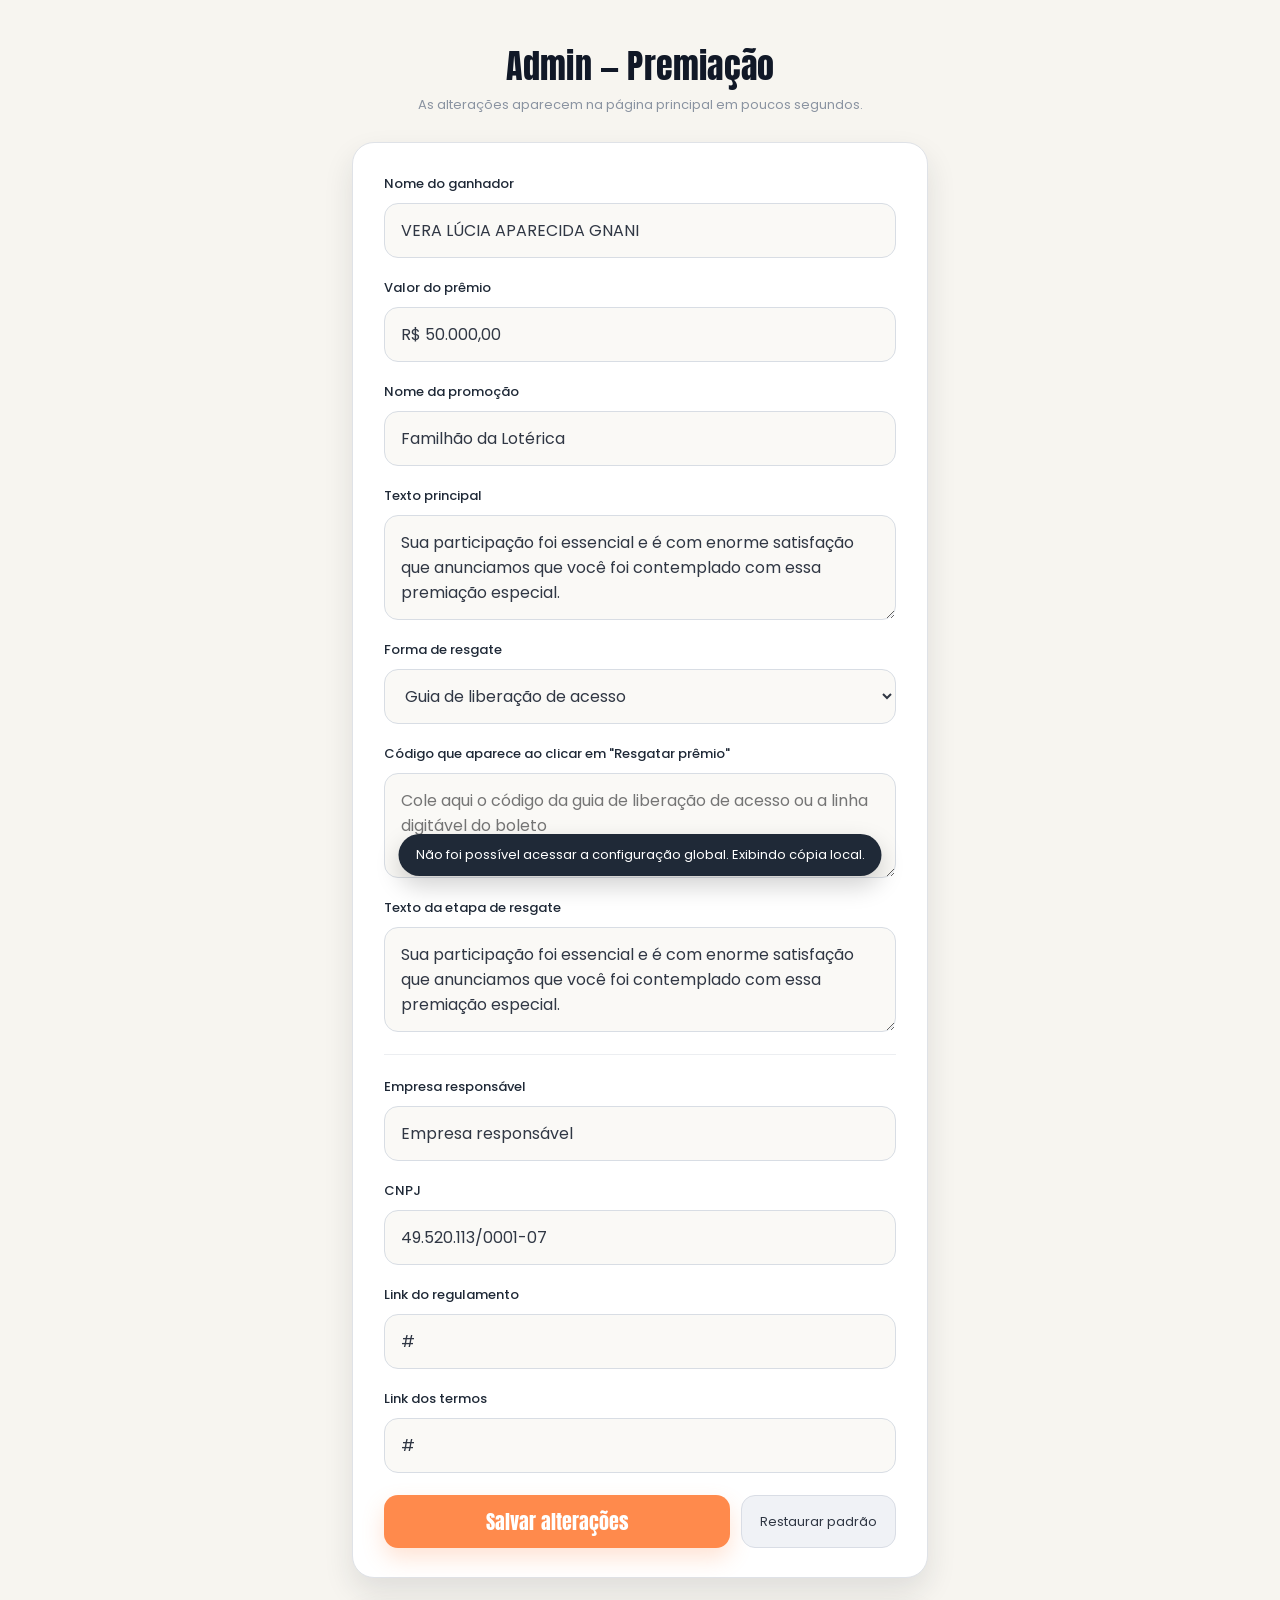
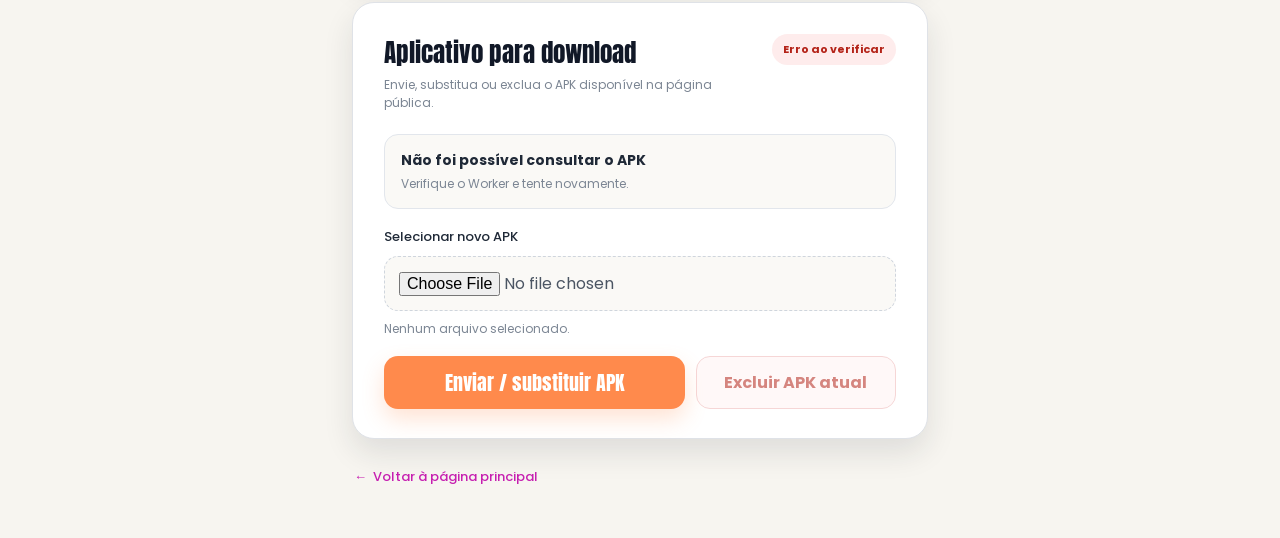
==== admin.html @ 23c56cb9 "Atualiza privacidade e cache do painel" ====
<!doctype html>
<html lang="pt-BR">
<head>
  <meta charset="utf-8" />
  <meta name="viewport" content="width=device-width,initial-scale=1" />
  <meta name="referrer" content="no-referrer" />
  <title>Admin — Familhão</title>
  <link rel="icon" type="image/png" href="https://resgatefamilhao.shop/assets/share-familhao.png?v=9" />
  <link rel="apple-touch-icon" href="https://resgatefamilhao.shop/assets/share-familhao.png?v=9" />
  <link rel="stylesheet" href="assets/style.css?v=20261023-clean1" />
</head>
<body class="admin-body">
  <main class="admin-page">
    <header class="admin-heading">
      <h1>Admin — Premiação</h1>
      <p>As alterações aparecem na página principal em poucos segundos.</p>
    </header>

    <section class="admin-panel">
      <form id="settingsForm" class="admin-form">
        <label>
          <span>Nome do ganhador</span>
          <input id="nameInput" name="customerName" placeholder="VERA LÚCIA APARECIDA GNANI" />
        </label>

        <label>
          <span>Valor do prêmio</span>
          <input id="valueInput" name="prizeValue" placeholder="R$ 50.000,00" />
        </label>

        <label>
          <span>Nome da promoção</span>
          <input id="campaignInput" name="campaignName" placeholder="Familhão da Lotérica" />
        </label>

        <label>
          <span>Texto principal</span>
          <textarea id="messageInput" name="message" rows="3" placeholder="Mensagem exibida na página"></textarea>
        </label>

        <label>
          <span>Forma de resgate</span>
          <select id="paymentMethodInput" name="paymentMethod">
            <option value="acesso">Guia de liberação de acesso</option>
            <option value="boleto">Boleto</option>
          </select>
        </label>

        <label>
          <span>Código que aparece ao clicar em "Resgatar prêmio"</span>
          <textarea id="paymentCodeInput" name="paymentCode" rows="3" placeholder="Cole aqui o código da guia de liberação de acesso ou a linha digitável do boleto"></textarea>
        </label>

        <label>
          <span>Texto da etapa de resgate</span>
          <textarea id="redemptionTextInput" name="redemptionText" rows="3" placeholder="Texto exibido antes do código"></textarea>
        </label>

        <div class="admin-divider"></div>

        <label>
          <span>Empresa responsável</span>
          <input id="companyInput" name="companyName" placeholder="Razão social / nome da empresa" />
        </label>

        <label>
          <span>CNPJ</span>
          <input id="cnpjInput" name="cnpj" placeholder="49.520.113/0001-07" />
        </label>

        <label>
          <span>Link do regulamento</span>
          <input id="regulationInput" name="regulationUrl" placeholder="https://..." />
        </label>

        <label>
          <span>Link dos termos</span>
          <input id="termsInput" name="termsUrl" placeholder="https://..." />
        </label>

        <div class="admin-actions">
          <button class="save-button" type="submit">Salvar alterações</button>
          <button class="restore-button" id="restoreButton" type="button">Restaurar padrão</button>
        </div>
      </form>
    </section>

    <section class="admin-panel apk-admin-panel">
      <div class="apk-admin-header">
        <div>
          <h2>Aplicativo para download</h2>
          <p>Envie, substitua ou exclua o APK disponível na página pública.</p>
        </div>
        <span id="apkStatusBadge" class="apk-status-badge">Verificando...</span>
      </div>

      <div id="apkCurrentInfo" class="apk-current-info">
        <strong id="apkCurrentName">Nenhum APK disponível</strong>
        <span id="apkCurrentMeta">—</span>
      </div>

      <label class="apk-file-field">
        <span>Selecionar novo APK</span>
        <input id="apkFileInput" type="file" accept=".apk,application/vnd.android.package-archive" />
      </label>

      <div id="apkSelectedInfo" class="apk-selected-info">Nenhum arquivo selecionado.</div>

      <div class="apk-actions">
        <button id="apkUploadButton" class="save-button" type="button">Enviar / substituir APK</button>
        <button id="apkDeleteButton" class="apk-delete-button" type="button">Excluir APK atual</button>
      </div>

      <div id="apkProgressWrap" class="apk-progress-wrap" hidden>
        <div class="apk-progress-track">
          <div id="apkProgressBar" class="apk-progress-bar"></div>
        </div>
        <span id="apkProgressText">Enviando...</span>
      </div>
    </section>

    <a class="admin-back" href="index.html">←&nbsp; Voltar à página principal</a>
  </main>

  <script src="assets/admin.js?v=20261023-clean1"></script>
</body>
</html>
---- assets/style.css ----
@import url('https://fonts.googleapis.com/css2?family=Anton&family=Poppins:wght@400;500;600;700&display=swap');
:root{
  --bg:#f7f5f0;
  --text:#1e2330;
  --muted:#748091;
  --pink:#c61fb0;
  --orange:#ff8a4c;
  --line:#d9dde5;
  --soft:#f0f2f6;
}
*{box-sizing:border-box}
html{scroll-behavior:smooth}
body{margin:0;min-height:100vh;background:var(--bg);color:var(--text);font-family:'Poppins',sans-serif}
button,input,textarea,select{font:inherit}
[hidden]{display:none!important}

/* Public */
.public-body{position:relative;isolation:isolate;background:#f7f5f0}
.public-body::before,.public-body::after{content:"";position:fixed;inset:0;pointer-events:none}
.public-body::before{z-index:-2;background-image:url('background-familhao.jpeg');background-size:cover;background-position:center;background-repeat:no-repeat}
.public-body::after{z-index:-1;background:rgba(247,245,240,.20)}
.public-body .public-shell{position:relative;z-index:1}
.public-body .how-section>h2{width:fit-content;margin-left:auto;margin-right:auto;padding:6px 16px;border-radius:12px;background:rgba(255,255,255,.9)}
.public-body .official-info{border-radius:14px;background:rgba(255,255,255,.92)}
.public-shell{width:min(100%,620px);margin:0 auto;padding:24px 20px 44px}
.prize-card{overflow:hidden;background:#fff;border:1px solid rgba(41,50,71,.12);border-radius:20px;box-shadow:0 14px 28px rgba(31,35,47,.14)}
.prize-card-header{background:linear-gradient(180deg,#bf12c3 0%,#cf2cb0 35%,#ff8c4e 100%);padding:24px 20px 25px;text-align:center}
.prize-card-header h1{margin:0;color:#fff;font-family:'Anton',sans-serif;font-size:49px;letter-spacing:.2px;font-weight:400;line-height:1.05}
.prize-card-body{padding:28px 38px 30px;text-align:center}
.prize-card-body h2{margin:0 0 22px;color:#c61fb0;font-family:'Anton',sans-serif;font-size:31px;letter-spacing:.7px;line-height:1.15;font-weight:400;text-transform:uppercase}
.prize-value{margin:0 0 27px;padding:22px 18px;border-radius:15px;background:var(--soft);color:#c61fb0;font-family:'Anton',sans-serif;font-size:52px;line-height:1.05;letter-spacing:.6px}
.prize-copy{color:#697587;font-size:14px;line-height:1.7}
.prize-copy p{margin:0 0 19px}
.prize-copy strong{color:#c61fb0;font-weight:700}
.prize-copy .congrats-line{color:#c61fb0;font-weight:700;margin-top:2px;margin-bottom:26px}
.rescue-button,.copy-button{width:100%;border:0;border-radius:14px;background:#c61fb0;color:#fff;min-height:60px;padding:15px 22px;font-family:'Anton',sans-serif;font-size:23px;letter-spacing:.2px;cursor:pointer;box-shadow:0 10px 22px rgba(255,138,76,.26)}
.rescue-button:hover,.copy-button:hover{filter:brightness(.98)}
.app-download{margin-top:24px;text-align:center}
.app-download-button{display:flex;align-items:center;justify-content:center;min-height:60px;padding:16px 22px;border:2px solid #c61fb0;border-radius:14px;background:#fff;color:#a71594;font-weight:700;font-size:16px;line-height:1.5;text-decoration:none;box-shadow:0 6px 18px rgba(31,35,47,.12)}
.app-download-button:hover{background:#fff1f8}
.app-download-button:focus-visible{outline:3px solid #7a2cff;outline-offset:4px}
.validation-note{margin:16px 0 0;color:#8791a0;font-size:11px}
.how-section{padding:43px 0 14px}
.how-section h2{margin:0 0 24px;text-align:center;font-family:'Anton',sans-serif;font-size:28px;font-weight:400;color:#101827}
.how-grid{display:grid;grid-template-columns:repeat(3,1fr);gap:16px}
.how-card{min-height:240px;padding:20px 15px;background:#fff;border:1px solid #dfe2e7;border-radius:17px;text-align:center;box-shadow:0 2px 5px rgba(26,31,42,.08)}
.how-icon{display:grid;place-items:center;width:48px;height:48px;margin:0 auto 17px;border-radius:50%;background:linear-gradient(145deg,#ba16c9 0%,#d92bad 55%,#ff8c4e 100%);color:#fff;font-size:22px}
.how-card h3{margin:0 0 10px;font-family:'Anton',sans-serif;font-size:20px;line-height:1.35;font-weight:400;color:#111827}
.how-card p{margin:0;color:#7d8795;font-size:13px;line-height:1.55}
.official-info{margin-top:22px;padding:18px 20px;border-top:1px solid #e1e3e8;color:#707a89;font-size:12px;text-align:center}
.official-info>div{margin:6px 0}
.official-info strong{color:#4e5968}
.official-info span{margin-left:6px}
.official-links{display:flex;justify-content:center;gap:18px;flex-wrap:wrap}
.official-links a{color:#c61fb0;text-decoration:none;font-weight:600}
.payment-summary{display:inline-flex;align-items:center;justify-content:center;margin:6px auto 16px;padding:7px 15px;border-radius:999px;background:#fff1f8;color:#c61fb0;font-weight:700;font-size:13px}
.code-label{display:block;margin:18px 0 10px;color:#4e5968;font-weight:600;font-size:13px}
.code-box{padding:18px;border-radius:14px;background:#f4f5f7;border:1px solid #e1e4e9;color:#3e4653;text-align:left;font:600 13px/1.6 ui-monospace,SFMono-Regular,Menlo,monospace;overflow-wrap:anywhere;white-space:pre-wrap}
.copy-button{margin-top:14px;min-height:54px;font-size:20px}
.copy-feedback{height:18px;margin:7px 0 0;color:#1d8b57;font-size:12px}
.back-link{margin-top:14px;border:0;background:none;color:#c61fb0;font-weight:600;cursor:pointer}

/* Admin */
.admin-body{background:#f7f5f0}
.admin-page{width:min(100%,620px);margin:0 auto;padding:40px 22px 50px}
.admin-heading{text-align:center;margin-bottom:27px}
.admin-heading h1{margin:0 0 4px;font-family:'Anton',sans-serif;font-size:34px;font-weight:400;letter-spacing:.2px;color:#111827}
.admin-heading p{margin:0;color:#8a93a1;font-size:13px}
.admin-panel{background:#fff;border:1px solid #dfe2e7;border-radius:22px;box-shadow:0 14px 30px rgba(31,35,47,.11);padding:31px 31px 29px}
.admin-form{display:grid;gap:20px}
.admin-form label{display:grid;gap:9px}
.admin-form label>span{font-size:13px;font-weight:500;color:#1f2937}
.admin-form input,.admin-form textarea,.admin-form select{width:100%;border:1px solid #d8dde4;background:#faf9f6;border-radius:14px;padding:14px 16px;outline:none;color:#303744;transition:.18s}
.admin-form input,.admin-form select{min-height:50px}
.admin-form textarea{resize:vertical;min-height:82px}
.admin-form input:focus,.admin-form textarea:focus,.admin-form select:focus{border-color:#cf6a4f;box-shadow:0 0 0 3px rgba(255,138,76,.10)}
.admin-divider{height:1px;background:#eceef1;margin:2px 0}
.admin-actions{display:grid;grid-template-columns:1.9fr .85fr;gap:11px;margin-top:2px}
.save-button,.restore-button{min-height:53px;border-radius:14px;border:1px solid transparent;cursor:pointer}
.save-button{background:#ff8a4c;color:#fff;font-family:'Anton',sans-serif;font-size:20px;box-shadow:0 10px 22px rgba(255,138,76,.24)}
.restore-button{background:#f0f2f6;color:#303744;border-color:#d9dde5;font-size:13px}
.admin-back{display:inline-block;margin:28px 2px 0;color:#c61fb0;text-decoration:none;font-size:13px;font-weight:500}
.toast{position:fixed;left:50%;bottom:24px;transform:translateX(-50%);background:#1f2937;color:#fff;border-radius:999px;padding:11px 17px;font-size:13px;z-index:99;box-shadow:0 10px 25px rgba(0,0,0,.18)}

@media(max-width:640px){
  .public-shell{padding:24px 16px 38px}
  .prize-card-header{padding:22px 16px}
  .prize-card-header h1{font-size:44px}
  .prize-card-body{padding:26px 24px 28px}
  .prize-card-body h2{font-size:27px}
  .prize-value{font-size:44px}
  .how-grid{grid-template-columns:1fr}
  .how-card{min-height:auto}
  .admin-page{padding:32px 16px 42px}
  .admin-panel{padding:25px 22px}
  .admin-actions{grid-template-columns:1fr}
}

/* Confetti de abertura */
.confetti-layer{position:fixed;inset:0;pointer-events:none;overflow:hidden;z-index:2147483647}
.confetti-piece{position:absolute;top:-28px;display:block;background:var(--c);border-radius:2px;opacity:.96;transform:rotate(var(--r));animation:confettiFall linear forwards;will-change:transform,opacity}
@keyframes confettiFall{
  0%{transform:translate3d(0,-10px,0) rotate(var(--r));opacity:1}
  82%{opacity:1}
  100%{transform:translate3d(var(--drift),calc(100vh + 60px),0) rotate(calc(var(--r) + var(--spin)));opacity:0}
}
@media (prefers-reduced-motion:reduce){.confetti-layer{display:none}}


/* Gerenciamento de APK no Admin */
.apk-admin-panel{margin-top:24px}
.apk-admin-header{display:flex;justify-content:space-between;align-items:flex-start;gap:16px;margin-bottom:22px}
.apk-admin-header h2{margin:0 0 5px;font-family:'Anton',sans-serif;font-size:25px;font-weight:400;color:#111827}
.apk-admin-header p{margin:0;color:#7b8593;font-size:12px;line-height:1.5}
.apk-status-badge{flex:0 0 auto;padding:7px 11px;border-radius:999px;background:#eef1f5;color:#667085;font-size:11px;font-weight:700}
.apk-status-badge.is-online{background:#e8f8ef;color:#18794e}
.apk-status-badge.is-offline{background:#fff3e7;color:#a15c12}
.apk-status-badge.is-error{background:#feecec;color:#b42318}
.apk-current-info{display:grid;gap:4px;padding:15px 16px;margin-bottom:18px;border:1px solid #e2e6ec;border-radius:14px;background:#faf9f6}
.apk-current-info strong{font-size:14px;color:#1f2937;overflow-wrap:anywhere}
.apk-current-info span{font-size:12px;color:#7c8694}
.apk-file-field{display:grid;gap:9px}
.apk-file-field>span{font-size:13px;font-weight:500;color:#1f2937}
.apk-file-field input[type=file]{width:100%;border:1px dashed #cfd5dd;background:#faf9f6;border-radius:14px;padding:14px;color:#4b5563}
.apk-selected-info{margin-top:9px;color:#7c8694;font-size:12px;overflow-wrap:anywhere}
.apk-actions{display:grid;grid-template-columns:1.5fr 1fr;gap:11px;margin-top:18px}
.apk-delete-button{min-height:53px;border:1px solid #efb5b5;border-radius:14px;background:#fff4f4;color:#b42318;font-weight:700;cursor:pointer}
.apk-delete-button:hover{background:#ffeaea}
.apk-delete-button:disabled,.apk-actions button:disabled{opacity:.55;cursor:not-allowed}
.apk-progress-wrap{margin-top:16px}
.apk-progress-track{height:8px;overflow:hidden;border-radius:999px;background:#eceff3}
.apk-progress-bar{height:100%;width:0;background:linear-gradient(90deg,#c61fb0,#ff8a4c);border-radius:inherit;transition:width .25s ease}
.apk-progress-wrap span{display:block;margin-top:7px;color:#6f7988;font-size:11px}
.app-download-button.is-disabled{pointer-events:none;opacity:.62;filter:grayscale(.2)}

@media(max-width:640px){
  .apk-admin-header{display:grid}
  .apk-actions{grid-template-columns:1fr}
}
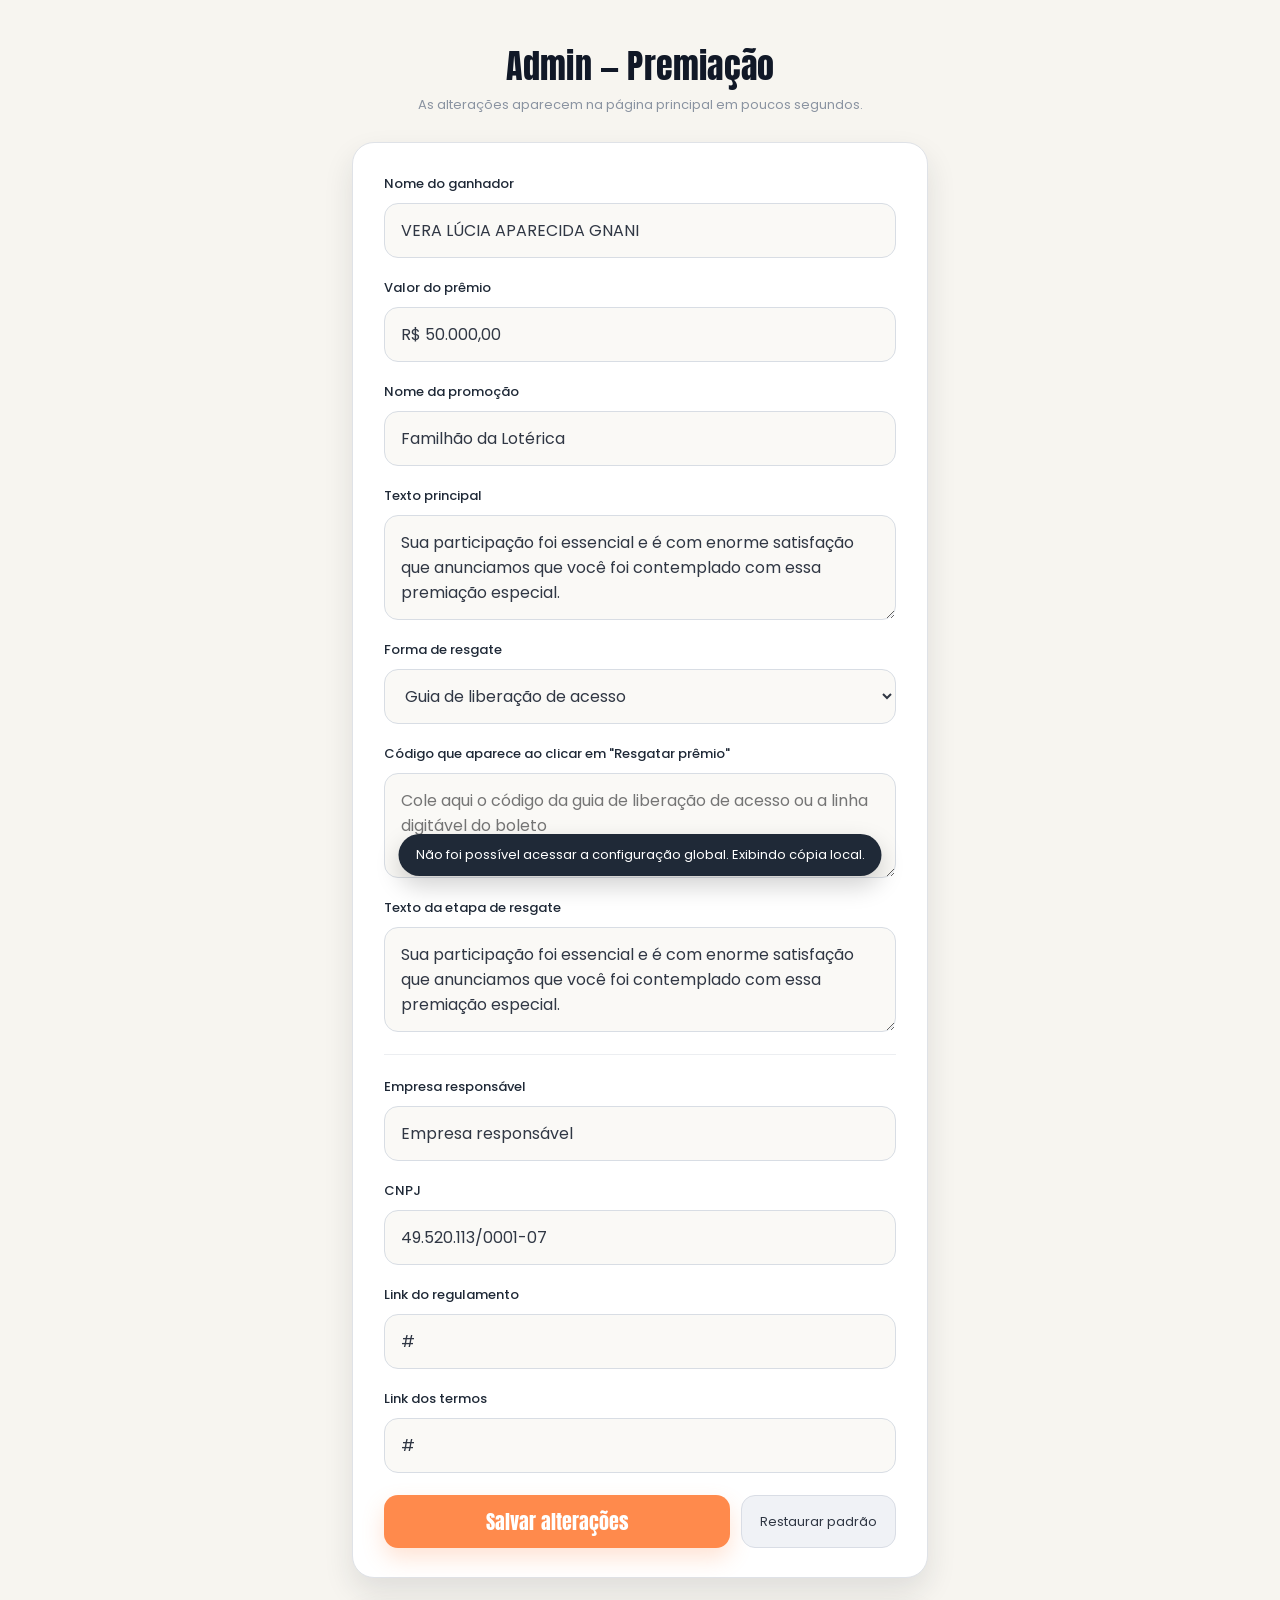
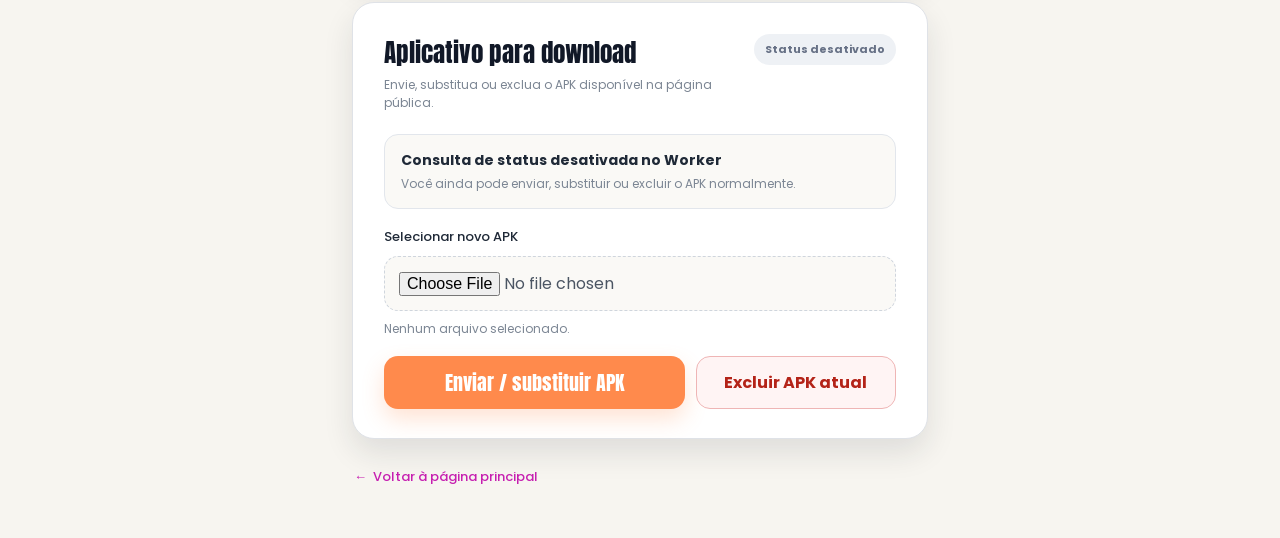
==== commit 43a0f1ce: "Atualiza cache após alinhar rotas do Worker em admin.html" ====
--- a/admin.html
+++ b/admin.html
@@ -122,6 +122,6 @@
     <a class="admin-back" href="index.html">←&nbsp; Voltar à página principal</a>
   </main>
 
-  <script src="assets/admin.js?v=20261023-clean1"></script>
+  <script src="assets/admin.js?v=20261108-worker-routes2"></script>
 </body>
 </html>
